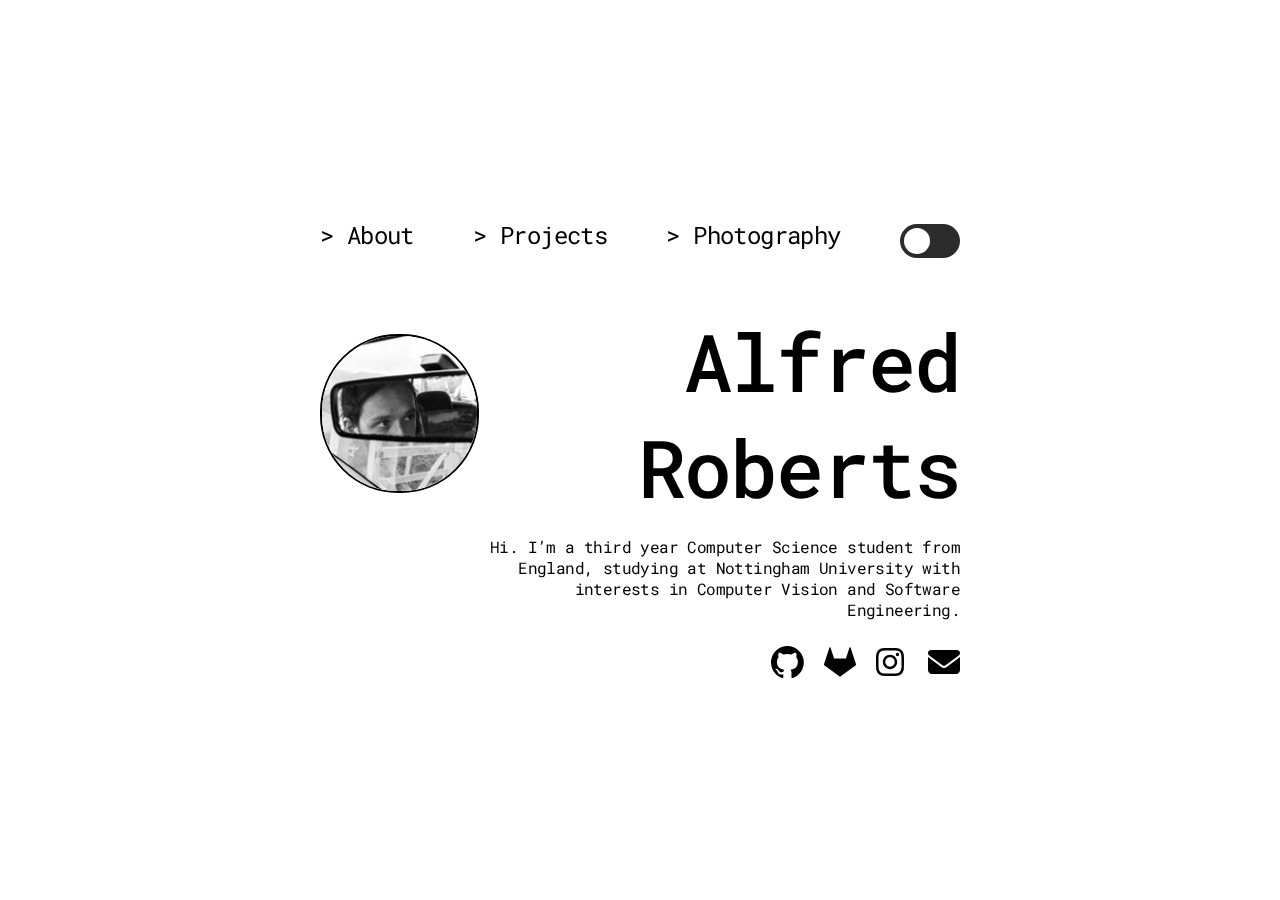
==== index.html @ 9cb0f70c "Add photography link" ====
<!DOCTYPE html>
<html>
    <head>
        <link rel="preconnect" href="https://fonts.googleapis.com">
        <link rel="preconnect" href="https://fonts.gstatic.com" crossorigin>
        <link href="https://fonts.googleapis.com/css2?family=Roboto+Mono:wght@400;500&display=swap" rel="stylesheet">
        <link href="styles.css" rel="stylesheet">
        <link href="styles/media.css" rel="stylesheet">
        <script type="module" src="script.js"></script>
        <meta name="viewport" content="width=device-width, initial-scale=1">
    </head>
    <body>
        <div class="site-wrapper">
        <div class="content">
            <div class="tabs">
                <a href="">> About</a>
                <a href="projects/">> Projects</a>
                <a href="https://alfredroberts.myportfolio.com/">> Photography</a>
                <label class="switch">
                    <input id="nightmode" type="checkbox" checked>
                    <span class="slider"></span>
                </label>                  
            </div>
            <div class="title_container">
                <img id="profile_pic" class="profile_pic" src="assets/profile.jpg"/>
                <h1>Alfred Roberts</h1>
            </div>
            <div class="about">
                <p>
                    Hi. I’m a third year Computer Science student from England,
                    studying at Nottingham University with interests in 
                    Computer Vision and Software Engineering.
                </p>
            </div>
            <div class="links">
                <a href="https://www.github.com/Shadow149" target="_blank">
                    <svg  height="32"  viewBox="0 0 38 37" fill="none" xmlns="http://www.w3.org/2000/svg">
                        <path d="M18.9734 5.04313e-07C9.66837 -0.00119761 1.73623 6.74747 0.246435 15.9329C-1.24338 25.1184 4.14904 34.0284 12.9774 36.9686C13.9283 37.1397 14.2687 36.5559 14.2687 36.0538C14.2687 35.6031 14.2535 34.4088 14.2477 32.8208C8.97058 33.9619 7.8562 30.2762 7.8562 30.2762C7.50878 29.1295 6.76191 28.1449 5.75104 27.5015C4.03953 26.3243 5.88226 26.351 5.88226 26.351C7.1006 26.5179 8.17292 27.2401 8.78612 28.306C9.30515 29.2498 10.1796 29.9472 11.2151 30.2431C12.2507 30.5392 13.3616 30.4094 14.301 29.8826C14.3893 28.9203 14.8174 28.0209 15.5085 27.3456C11.2982 26.8683 6.87113 25.2403 6.87113 17.9699C6.84776 16.0894 7.54602 14.2715 8.82225 12.8902C8.24481 11.2534 8.31281 9.45799 9.01242 7.86954C9.01242 7.86954 10.6041 7.35796 14.2268 9.81125C17.3339 8.95927 20.613 8.95927 23.72 9.81125C27.3446 7.35606 28.9344 7.86954 28.9344 7.86954C29.6372 9.45725 29.7053 11.2539 29.1246 12.8902C30.4055 14.2713 31.1032 16.0939 31.0719 17.9775C31.0719 25.267 26.641 26.8683 22.4154 27.338C23.3269 28.27 23.7945 29.5484 23.6991 30.8487C23.6991 33.3856 23.6762 35.4319 23.6762 36.0538C23.6762 36.5616 24.0147 37.1511 24.9827 36.9648C33.8074 34.0197 39.1941 25.1091 37.7011 15.926C36.2083 6.74302 28.2766 -0.00212948 18.9734 5.04313e-07Z"/>
                    </svg> 
                </a>
                <a href="https://gitlab.com/AlfredRoberts" target="_blank">
                    <svg height="32" viewBox="0 0 32 32" width="32" xmlns="http://www.w3.org/2000/svg"><path d="m31.937 18.115-1.787-5.511-3.552-10.921c-.183-.563-.973-.563-1.156 0l-3.552 10.916h-11.781l-3.552-10.916c-.183-.563-.979-.563-1.156 0l-3.552 10.916-1.792 5.516c-.161.5.021 1.052.443 1.364l15.5 11.261 15.5-11.261c.421-.312.604-.859.437-1.364z"/></svg>            
                </a> 
                <a href="https://www.instagram.com/alfieroberts7/" target="_blank">
                    <svg xmlns="http://www.w3.org/2000/svg" width="32" height="32" viewBox="0 0 512 512"><!--! Font Awesome Free 6.4.2 by @fontawesome - https://fontawesome.com License - https://fontawesome.com/license (Commercial License) Copyright 2023 Fonticons, Inc. --><path d="M224.1 141c-63.6 0-114.9 51.3-114.9 114.9s51.3 114.9 114.9 114.9S339 319.5 339 255.9 287.7 141 224.1 141zm0 189.6c-41.1 0-74.7-33.5-74.7-74.7s33.5-74.7 74.7-74.7 74.7 33.5 74.7 74.7-33.6 74.7-74.7 74.7zm146.4-194.3c0 14.9-12 26.8-26.8 26.8-14.9 0-26.8-12-26.8-26.8s12-26.8 26.8-26.8 26.8 12 26.8 26.8zm76.1 27.2c-1.7-35.9-9.9-67.7-36.2-93.9-26.2-26.2-58-34.4-93.9-36.2-37-2.1-147.9-2.1-184.9 0-35.8 1.7-67.6 9.9-93.9 36.1s-34.4 58-36.2 93.9c-2.1 37-2.1 147.9 0 184.9 1.7 35.9 9.9 67.7 36.2 93.9s58 34.4 93.9 36.2c37 2.1 147.9 2.1 184.9 0 35.9-1.7 67.7-9.9 93.9-36.2 26.2-26.2 34.4-58 36.2-93.9 2.1-37 2.1-147.8 0-184.8zM398.8 388c-7.8 19.6-22.9 34.7-42.6 42.6-29.5 11.7-99.5 9-132.1 9s-102.7 2.6-132.1-9c-19.6-7.8-34.7-22.9-42.6-42.6-11.7-29.5-9-99.5-9-132.1s-2.6-102.7 9-132.1c7.8-19.6 22.9-34.7 42.6-42.6 29.5-11.7 99.5-9 132.1-9s102.7-2.6 132.1 9c19.6 7.8 34.7 22.9 42.6 42.6 11.7 29.5 9 99.5 9 132.1s2.7 102.7-9 132.1z"/></svg>
                </a>
                <a href="mailto: robertsalfie14@gmail.com">
                    <svg xmlns="http://www.w3.org/2000/svg" width="32"  height="32" viewBox="0 0 512 512"><!--! Font Awesome Free 6.4.2 by @fontawesome - https://fontawesome.com License - https://fontawesome.com/license (Commercial License) Copyright 2023 Fonticons, Inc. --><path d="M48 64C21.5 64 0 85.5 0 112c0 15.1 7.1 29.3 19.2 38.4L236.8 313.6c11.4 8.5 27 8.5 38.4 0L492.8 150.4c12.1-9.1 19.2-23.3 19.2-38.4c0-26.5-21.5-48-48-48H48zM0 176V384c0 35.3 28.7 64 64 64H448c35.3 0 64-28.7 64-64V176L294.4 339.2c-22.8 17.1-54 17.1-76.8 0L0 176z"/></svg>
                </a>
            </div>
        </div>
        <div id="blob"></div>
        <div id="blur"></div>
    </div>
    </body>
</html>
---- styles.css ----
* {
    font-family: Roboto Mono;
}


html, body, .site-wrapper {
    height: 100vh;
    width: 100%;
    overflow: hidden;
    position: fixed;
}

body, .site-wrapper {
    margin: 0rem;
    
    display: flex;
    flex-direction: column;
    justify-content: center;
    align-items: center;

    color: #000;
}

.site-wrapper {
    color: inherit;
}

a {
    color: inherit;
    text-decoration: inherit;
}


#blob {
    background-color: white;
    height: 300px;
    aspect-ratio: 1;
    position: absolute;
    left: 50%;
    top: 50%;
    translate: -50% -50%;
    border-radius: 50%;
    opacity: 0.2;
}
  
#blur {
    height: 100%;
    width: 100%;
    position: absolute;
    z-index: 2;
    backdrop-filter: blur(30vmax);
}

.content {
    /* overflow-x: hidden;
    overflow-y: auto; */
    height: 80vh;
    width: 50%;
    position: absolute;
    z-index: 3;
    
    justify-content: center;
    display: flex;
    flex-direction: column;
    padding: 15vh 20% 15vh 20%;

}

.tabs {
    display: flex;
    flex-direction: row;
    justify-content: space-between;
    margin-bottom: 50px;
    width: 100%;
}

.tabs a {
    font-family: Roboto Mono;
    font-size: 24px;
    font-style: normal;
    font-weight: 400;
    line-height: normal;
    letter-spacing: -0.6px;
}

h1 {
    font-family: Roboto Mono;
    font-size: 80px;
    font-style: normal;
    font-weight: 500;
    line-height: normal;
    letter-spacing: -2px;

    float: right;
    text-align: right;

    margin: auto;
    flex-grow: 1;
    margin-left: 30px;
}

.title_container {
    display: flex;
    flex-direction: row;
    align-items: center;
}

.profile_pic {
    border-radius: 77.5px;
    border: 2px solid #000;
    background: url(assets/profile.jpg), lightgray 50% / cover no-repeat;

    width: 155px;
    height: 155px;
    flex-shrink: 0;
}

.about, .links {
    width: 100%;
    display: flex;
    justify-content: flex-end;
}

p {
    text-align: right;
    font-family: Roboto Mono;
    font-style: normal;
    font-weight: 400;
    line-height: normal;
    letter-spacing: -0.6px; 
    width: 75%;
}

.links {
    margin-top: 10px;
}

.links a {
    margin-left: 20px;
}

svg {
    fill: black;
}

/* Theme swtich */
.switch {
  position: relative;
  display: inline-block;
  width: 60px;
  height: 34px;
  margin-top: 5px;
}

.switch input { 
  opacity: 0;
  width: 0;
  height: 0;
}

.slider {
  position: absolute;
  cursor: pointer;
  top: 0;
  left: 0;
  right: 0;
  bottom: 0;
  background-color: #2c2c2c;
  -webkit-transition: .4s;
  transition: .4s;
  border-radius: 34px;

  box-shadow: inset 0 0 5px #3131312d;
}

.slider:before {
  position: absolute;
  content: "";
  height: 26px;
  width: 26px;
  left: 4px;
  bottom: 4px;
  background-color: white;
  -webkit-transition: .4s;
  transition: .4s;
  border-radius: 50%;
}

input:checked + .slider {
  background-color: #ddd;
}

input:checked + .slider:before {
  -webkit-transform: translateX(26px);
  -ms-transform: translateX(26px);
  transform: translateX(26px);
}
---- styles/media.css ----
/* Media queries */
@media (max-width: 1100px) {
    .content {
        width: 60%;
    }
    h1 {
        font-size: 60px;
    }
}


@media (max-width: 850px) {

    * {
        font-size: 14px;
    }

    .content {
        width: 70%;
    }

    .tabs {
        display: flex;
        flex-direction: column;
        justify-content: space-between;
        margin-bottom: 50px;
    }   

    .tabs a {
        margin-bottom: 10px;
        font-size: 18px;
    }


    .profile_pic {
        width: 80px;
        height: 80px;
    }
    
    .title_container {
        display: flex;
        flex-direction: column;
        align-items: baseline;
    }

    h1 {
        font-family: Roboto Mono;
        font-size: 50px;
        font-style: normal;
        font-weight: 500;
        line-height: normal;
        letter-spacing: -2px;
    
        float:inline-end;
        text-align: left;
    
        margin: 0;
    }

    h2 {
        font-size: 20px;
    }

    .about, .links {
        width: 100%;
        display: flex;
        justify-content: flex-start;
    }

    p {
        text-align: left;
        font-family: Roboto Mono;
        font-style: normal;
        font-weight: 400;
        line-height: normal;
        letter-spacing: -0.6px; 
        width: 100%;
    }


    .links a {
        margin-left: 0;
        margin-right: 20px;
    }
    
    
}
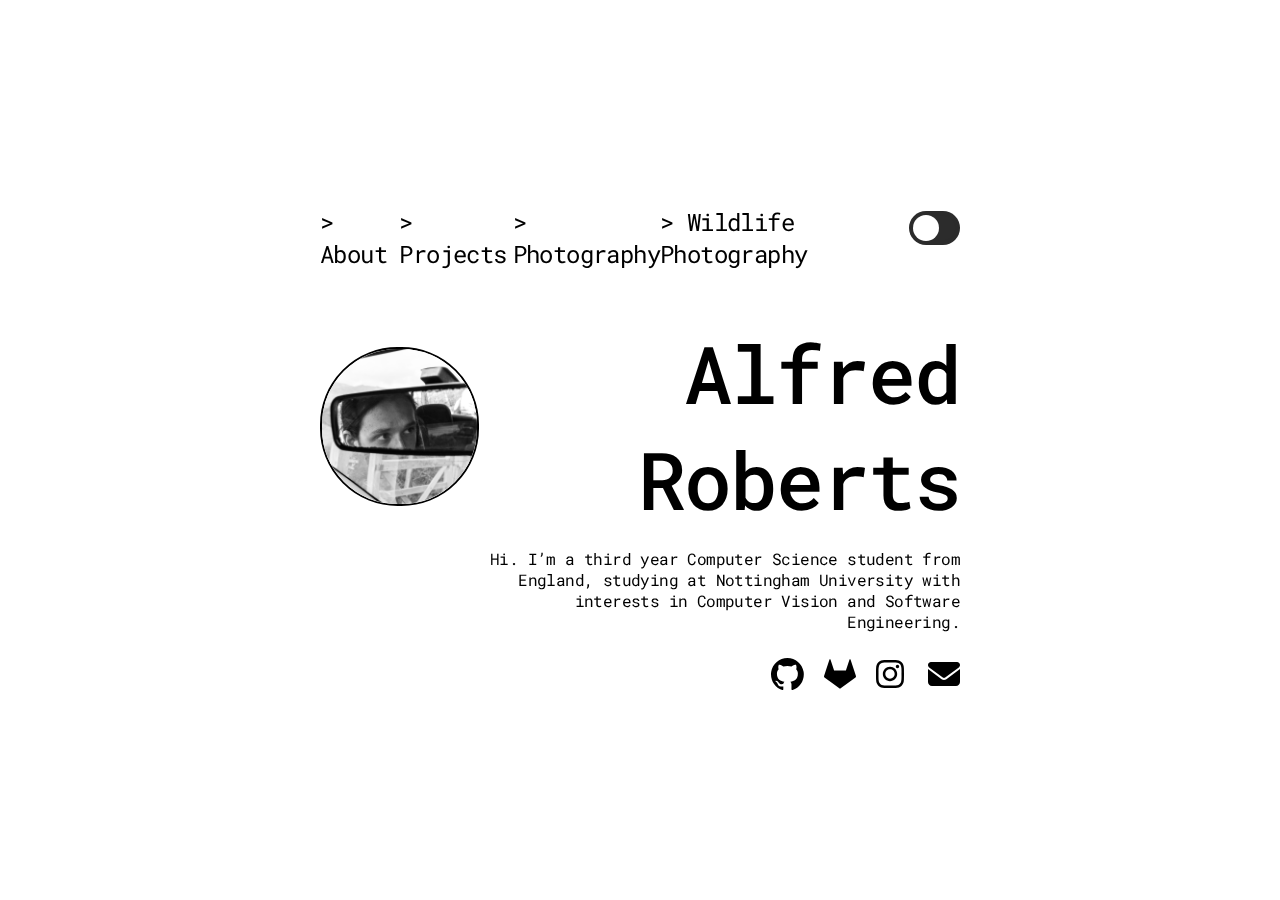
==== commit e711ca5a: "Add photo website" ====
--- a/index.html
+++ b/index.html
@@ -16,6 +16,7 @@
                 <a href="">> About</a>
                 <a href="projects/">> Projects</a>
                 <a href="https://alfredroberts.myportfolio.com/">> Photography</a>
+                <a href="https://alfredroberts.netlify.app">> Wildlife Photography</a>
                 <label class="switch">
                     <input id="nightmode" type="checkbox" checked>
                     <span class="slider"></span>
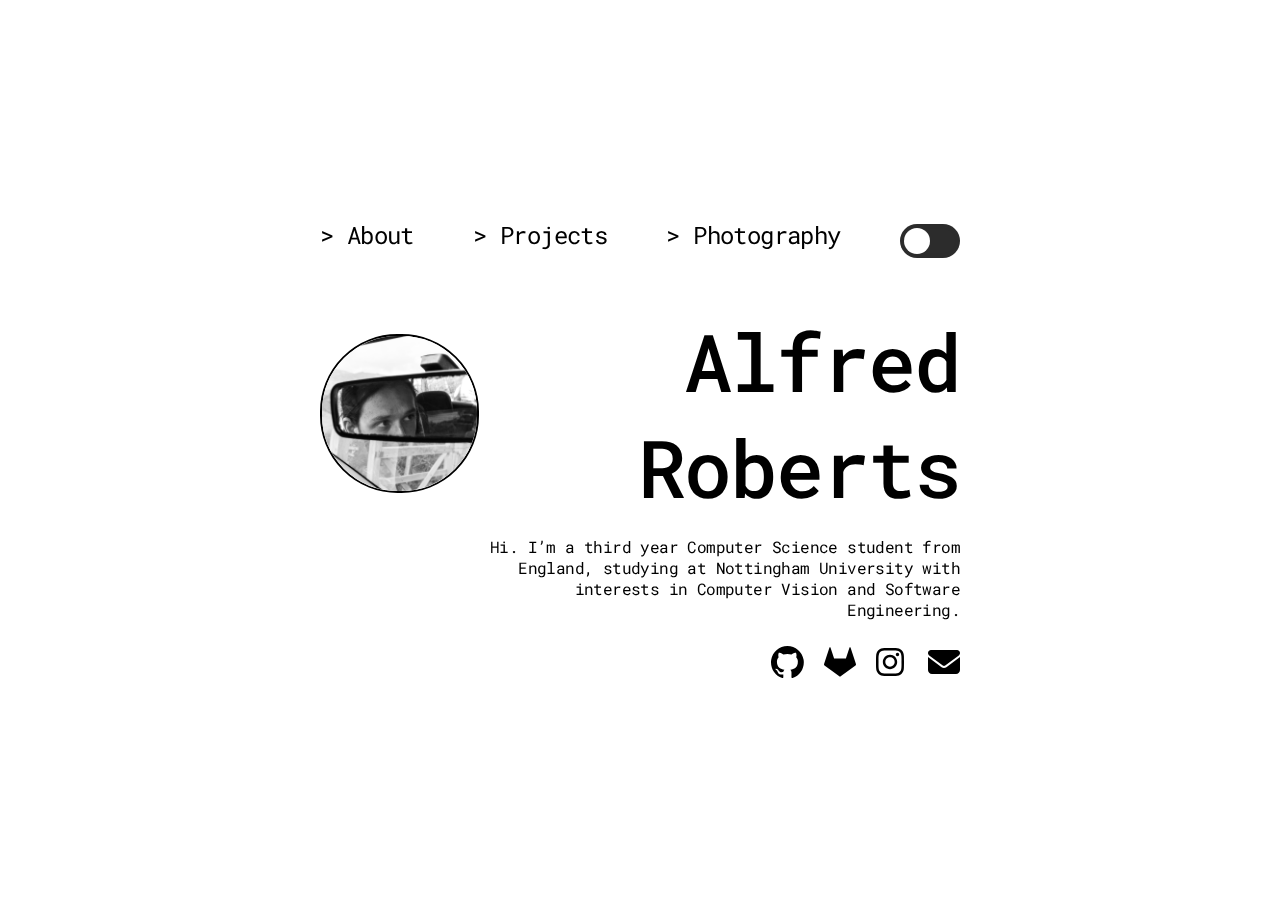
==== commit 52cc09a5: "Remove wildlife website link" ====
--- a/index.html
+++ b/index.html
@@ -16,7 +16,7 @@
                 <a href="">> About</a>
                 <a href="projects/">> Projects</a>
                 <a href="https://alfredroberts.myportfolio.com/">> Photography</a>
-                <a href="https://alfredroberts.netlify.app">> Wildlife Photography</a>
+                <!-- <a href="https://alfredroberts.netlify.app">> Wildlife Photography</a> -->
                 <label class="switch">
                     <input id="nightmode" type="checkbox" checked>
                     <span class="slider"></span>
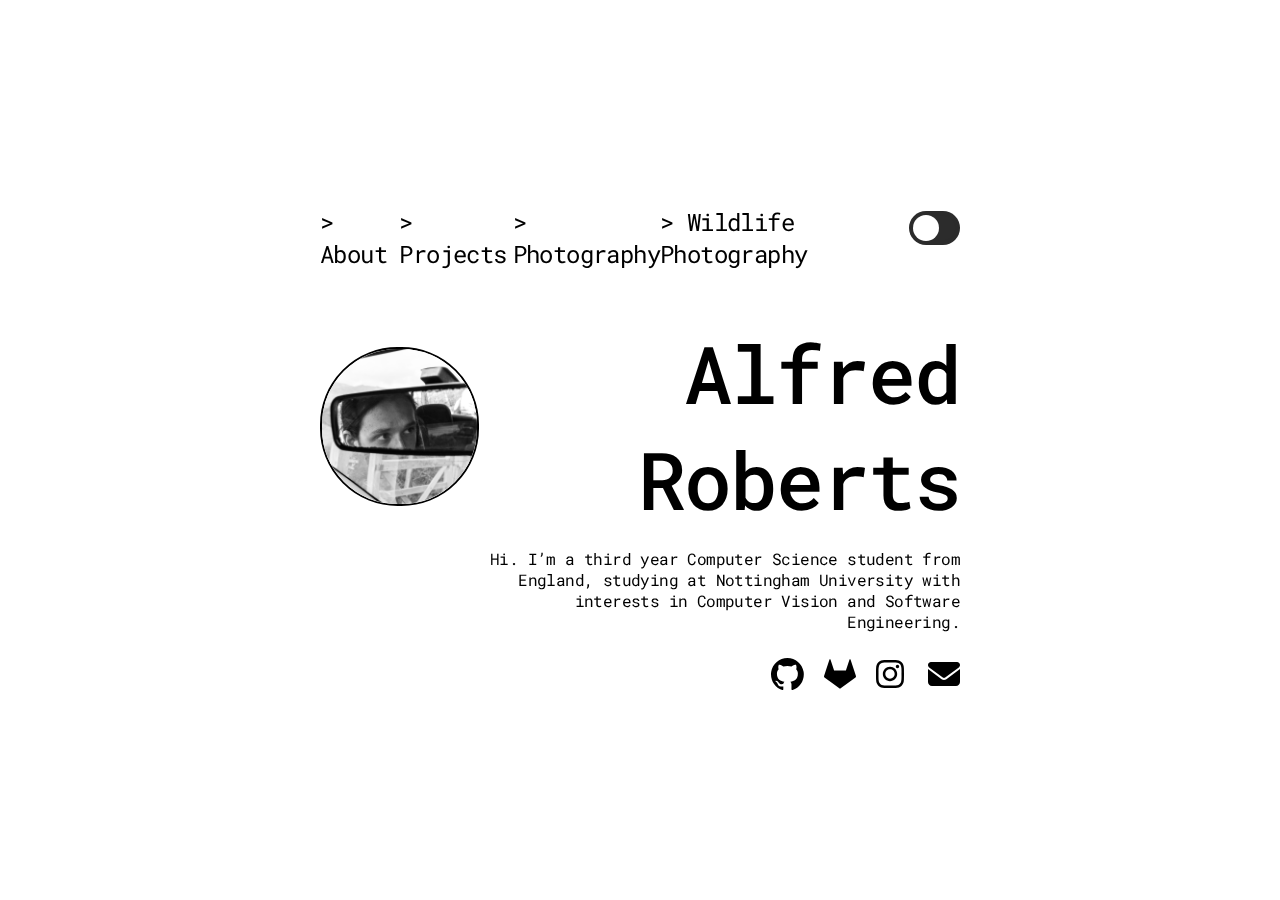
==== commit 49cd7211: "Add wildlife website link" ====
--- a/index.html
+++ b/index.html
@@ -16,7 +16,7 @@
                 <a href="">> About</a>
                 <a href="projects/">> Projects</a>
                 <a href="https://alfredroberts.myportfolio.com/">> Photography</a>
-                <!-- <a href="https://alfredroberts.netlify.app">> Wildlife Photography</a> -->
+                <a href="https://alfredroberts.netlify.app">> Wildlife Photography</a>
                 <label class="switch">
                     <input id="nightmode" type="checkbox" checked>
                     <span class="slider"></span>
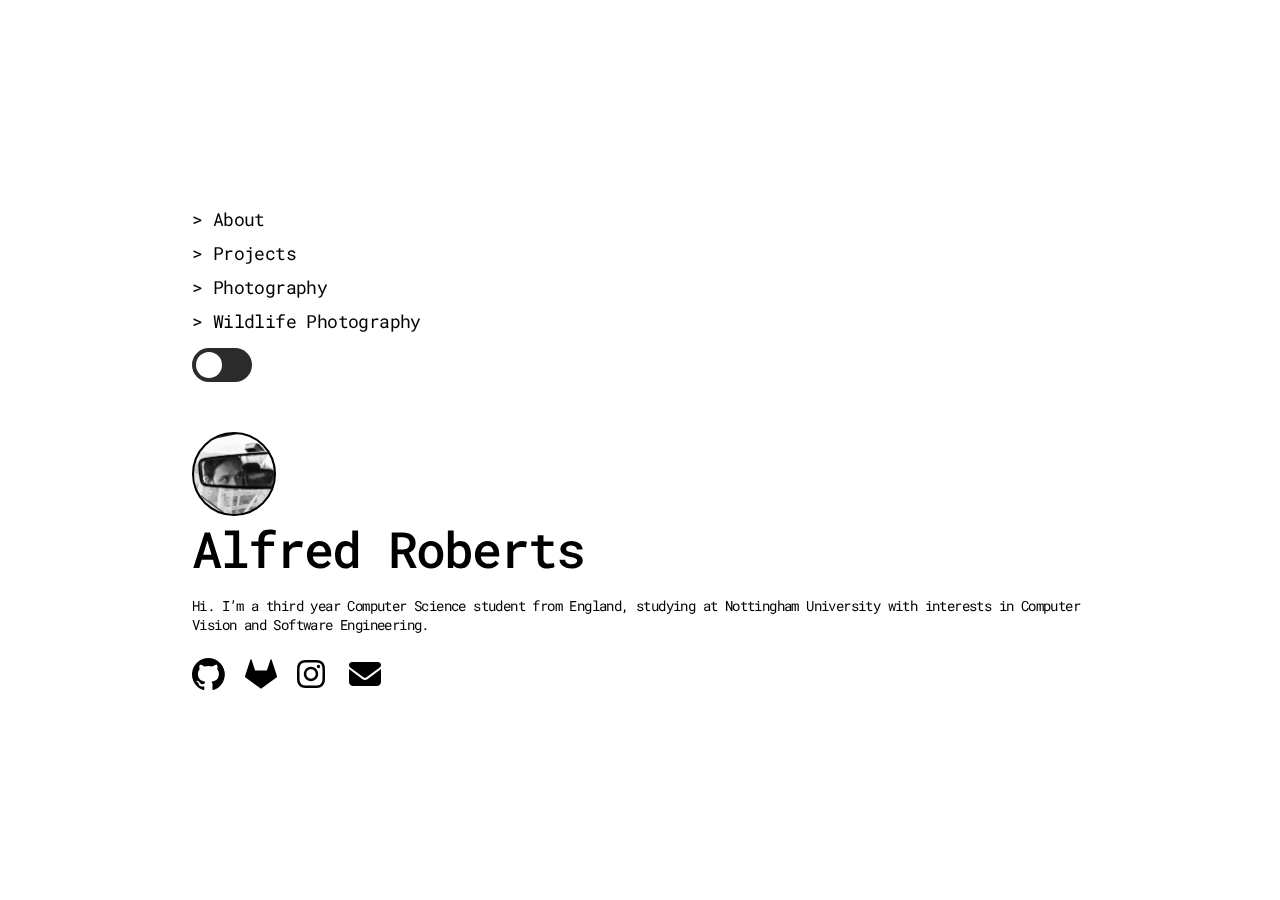
==== commit fed9aacb: "Fix FOUC" ====
--- a/index.html
+++ b/index.html
@@ -1,16 +1,21 @@
 <!DOCTYPE html>
 <html>
+    <title>Alfred Roberts</title>
     <head>
         <link rel="preconnect" href="https://fonts.googleapis.com">
         <link rel="preconnect" href="https://fonts.gstatic.com" crossorigin>
         <link href="https://fonts.googleapis.com/css2?family=Roboto+Mono:wght@400;500&display=swap" rel="stylesheet">
         <link href="styles.css" rel="stylesheet">
         <link href="styles/media.css" rel="stylesheet">
+        <meta name="viewport" content="width=device-width, initial-scale=1">
+        <script type="text/javascript" src="javascript/night_mode.js"></script>
         <script type="module" src="script.js"></script>
-        <meta name="viewport" content="width=device-width, initial-scale=1">
     </head>
     <body>
-        <div class="site-wrapper">
+        <script>
+            update_nightmode(() => {}, () => {}, null, true);
+        </script>
+        <div id="site-wrapper" class="site-wrapper">
         <div class="content">
             <div class="tabs">
                 <a href="">> About</a>
--- a/styles.css
+++ b/styles.css
@@ -42,13 +42,13 @@
     border-radius: 50%;
     opacity: 0.2;
 }
-  
+
 #blur {
     height: 100%;
     width: 100%;
     position: absolute;
     z-index: 2;
-    backdrop-filter: blur(30vmax);
+    backdrop-filter: blur(100px);
 }
 
 .content {
--- a/styles/media.css
+++ b/styles/media.css
@@ -1,16 +1,13 @@
 
 /* Media queries */
-@media (max-width: 1100px) {
-    .content {
-        width: 60%;
-    }
-    h1 {
-        font-size: 60px;
+
+@media (max-width: 1700px) {
+    .tabs a {
+        font-size: 20px;
     }
 }
 
-
-@media (max-width: 850px) {
+@media (max-width: 1500px) {
 
     * {
         font-size: 14px;
@@ -25,6 +22,7 @@
         flex-direction: column;
         justify-content: space-between;
         margin-bottom: 50px;
+        width: fit-content;
     }   
 
     .tabs a {
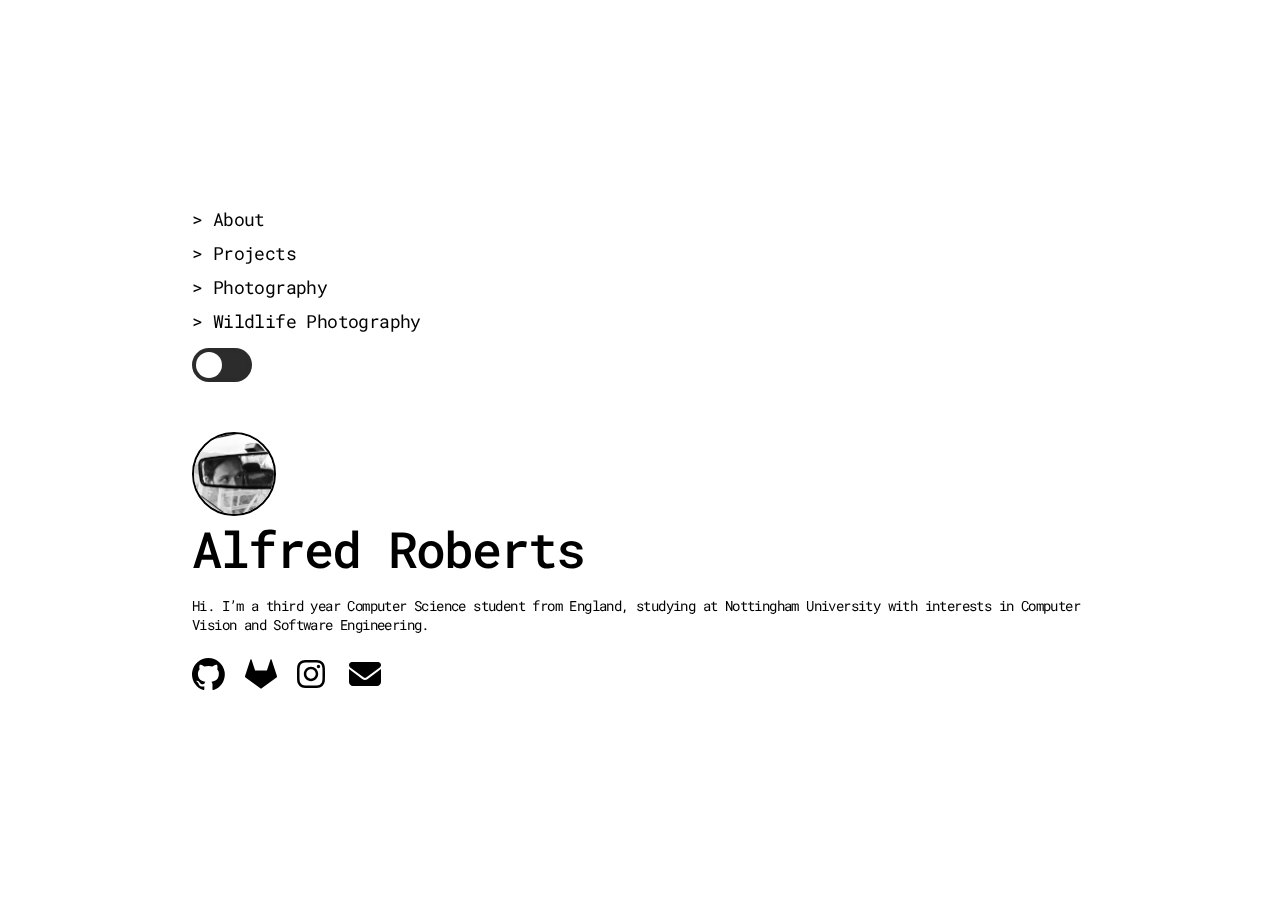
==== commit 8c14700c: "Add email clipboard copy" ====
--- a/index.html
+++ b/index.html
@@ -50,8 +50,10 @@
                 <a href="https://www.instagram.com/alfieroberts7/" target="_blank">
                     <svg xmlns="http://www.w3.org/2000/svg" width="32" height="32" viewBox="0 0 512 512"><!--! Font Awesome Free 6.4.2 by @fontawesome - https://fontawesome.com License - https://fontawesome.com/license (Commercial License) Copyright 2023 Fonticons, Inc. --><path d="M224.1 141c-63.6 0-114.9 51.3-114.9 114.9s51.3 114.9 114.9 114.9S339 319.5 339 255.9 287.7 141 224.1 141zm0 189.6c-41.1 0-74.7-33.5-74.7-74.7s33.5-74.7 74.7-74.7 74.7 33.5 74.7 74.7-33.6 74.7-74.7 74.7zm146.4-194.3c0 14.9-12 26.8-26.8 26.8-14.9 0-26.8-12-26.8-26.8s12-26.8 26.8-26.8 26.8 12 26.8 26.8zm76.1 27.2c-1.7-35.9-9.9-67.7-36.2-93.9-26.2-26.2-58-34.4-93.9-36.2-37-2.1-147.9-2.1-184.9 0-35.8 1.7-67.6 9.9-93.9 36.1s-34.4 58-36.2 93.9c-2.1 37-2.1 147.9 0 184.9 1.7 35.9 9.9 67.7 36.2 93.9s58 34.4 93.9 36.2c37 2.1 147.9 2.1 184.9 0 35.9-1.7 67.7-9.9 93.9-36.2 26.2-26.2 34.4-58 36.2-93.9 2.1-37 2.1-147.8 0-184.8zM398.8 388c-7.8 19.6-22.9 34.7-42.6 42.6-29.5 11.7-99.5 9-132.1 9s-102.7 2.6-132.1-9c-19.6-7.8-34.7-22.9-42.6-42.6-11.7-29.5-9-99.5-9-132.1s-2.6-102.7 9-132.1c7.8-19.6 22.9-34.7 42.6-42.6 29.5-11.7 99.5-9 132.1-9s102.7-2.6 132.1 9c19.6 7.8 34.7 22.9 42.6 42.6 11.7 29.5 9 99.5 9 132.1s2.7 102.7-9 132.1z"/></svg>
                 </a>
-                <a href="mailto: robertsalfie14@gmail.com">
-                    <svg xmlns="http://www.w3.org/2000/svg" width="32"  height="32" viewBox="0 0 512 512"><!--! Font Awesome Free 6.4.2 by @fontawesome - https://fontawesome.com License - https://fontawesome.com/license (Commercial License) Copyright 2023 Fonticons, Inc. --><path d="M48 64C21.5 64 0 85.5 0 112c0 15.1 7.1 29.3 19.2 38.4L236.8 313.6c11.4 8.5 27 8.5 38.4 0L492.8 150.4c12.1-9.1 19.2-23.3 19.2-38.4c0-26.5-21.5-48-48-48H48zM0 176V384c0 35.3 28.7 64 64 64H448c35.3 0 64-28.7 64-64V176L294.4 339.2c-22.8 17.1-54 17.1-76.8 0L0 176z"/></svg>
+                <a id="emailAnchor">
+                    <svg id="emailSvg" xmlns="http://www.w3.org/2000/svg" width="32"  height="32" viewBox="0 0 512 512"><!--! Font Awesome Free 6.4.2 by @fontawesome - https://fontawesome.com License - https://fontawesome.com/license (Commercial License) Copyright 2023 Fonticons, Inc. --><path d="M48 64C21.5 64 0 85.5 0 112c0 15.1 7.1 29.3 19.2 38.4L236.8 313.6c11.4 8.5 27 8.5 38.4 0L492.8 150.4c12.1-9.1 19.2-23.3 19.2-38.4c0-26.5-21.5-48-48-48H48zM0 176V384c0 35.3 28.7 64 64 64H448c35.3 0 64-28.7 64-64V176L294.4 339.2c-22.8 17.1-54 17.1-76.8 0L0 176z"/></svg>
+                    <svg id="tickSvg" style="display: none;" xmlns="http://www.w3.org/2000/svg" width="32"  height="32" viewBox="0 0 512 512"><!--!Font Awesome Free 6.5.2 by @fontawesome - https://fontawesome.com License - https://fontawesome.com/license/free Copyright 2024 Fonticons, Inc.--><path d="M438.6 105.4c12.5 12.5 12.5 32.8 0 45.3l-256 256c-12.5 12.5-32.8 12.5-45.3 0l-128-128c-12.5-12.5-12.5-32.8 0-45.3s32.8-12.5 45.3 0L160 338.7 393.4 105.4c12.5-12.5 32.8-12.5 45.3 0z"/></svg>
+                    <div id="copyTooltip" data-tooltip="Copied!"></div>
                 </a>
             </div>
         </div>
--- a/styles.css
+++ b/styles.css
@@ -28,6 +28,7 @@
 a {
     color: inherit;
     text-decoration: inherit;
+    cursor: pointer;
 }
 
 
@@ -137,6 +138,10 @@
 
 .links a {
     margin-left: 20px;
+}
+
+svg:hover {
+    fill:#4fba52 !important;
 }
 
 svg {
@@ -194,4 +199,42 @@
   -webkit-transform: translateX(26px);
   -ms-transform: translateX(26px);
   transform: translateX(26px);
+}
+
+
+/* http://ameyraut.com/display-tooltip-without-javascript-or-jquery-pure-css/ */
+#copyTooltip{
+    position: relative;
+    display: none;
+}
+
+#copyTooltip:after{
+    content:attr(data-tooltip);
+    background:#000;
+    padding:5px;
+    border-radius:3px; 
+    display: inline-block;
+    position: absolute;
+    transform: translate(-50%,14px); 
+    margin:0 auto;
+    color:#FFF;
+    min-width:100px;
+    top:-5px;
+    left: 50%;
+    text-align:center;
+}
+
+#copyTooltip:before {
+    /* top:-5px; */
+    left: 50%;
+    border: solid transparent;
+    content: " ";
+    /* height: 0;
+    width: 0; */
+    position: absolute;
+    /* border-color: rgba(0, 0, 0, 0); */
+    border-top-color: #000;
+    border-width: 5px;
+    margin-left: -5px;
+    transform: rotate(180deg); 
 }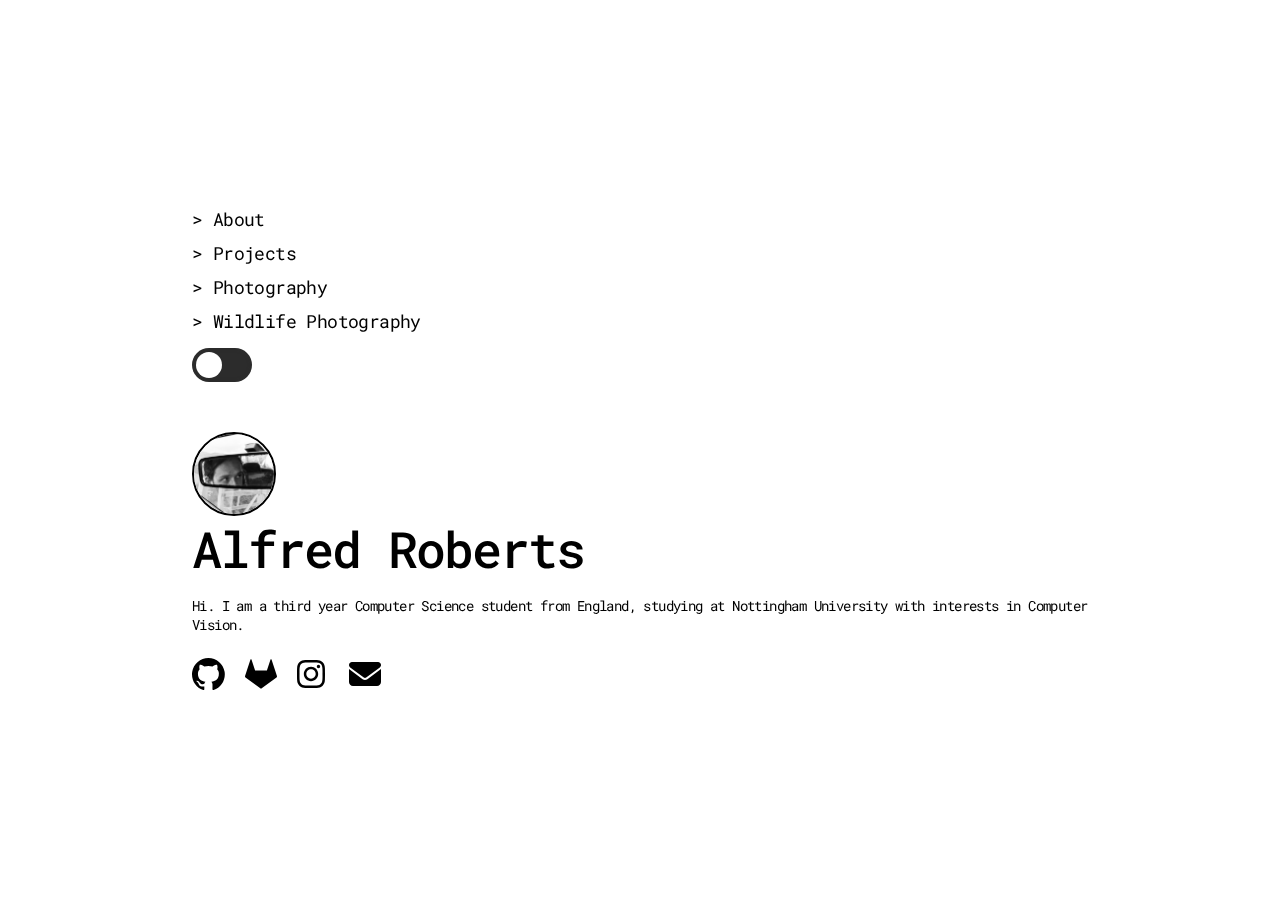
==== commit 587dd058: "Update home page" ====
--- a/index.html
+++ b/index.html
@@ -7,6 +7,7 @@
         <link href="https://fonts.googleapis.com/css2?family=Roboto+Mono:wght@400;500&display=swap" rel="stylesheet">
         <link href="styles.css" rel="stylesheet">
         <link href="styles/media.css" rel="stylesheet">
+        <link rel="icon" type="image/x-icon" href="/assets/favicon.png">
         <meta name="viewport" content="width=device-width, initial-scale=1">
         <script type="text/javascript" src="javascript/night_mode.js"></script>
         <script type="module" src="script.js"></script>
@@ -33,9 +34,9 @@
             </div>
             <div class="about">
                 <p>
-                    Hi. I’m a third year Computer Science student from England,
+                    Hi. I am a third year Computer Science student from England,
                     studying at Nottingham University with interests in 
-                    Computer Vision and Software Engineering.
+                    Computer Vision.
                 </p>
             </div>
             <div class="links">
